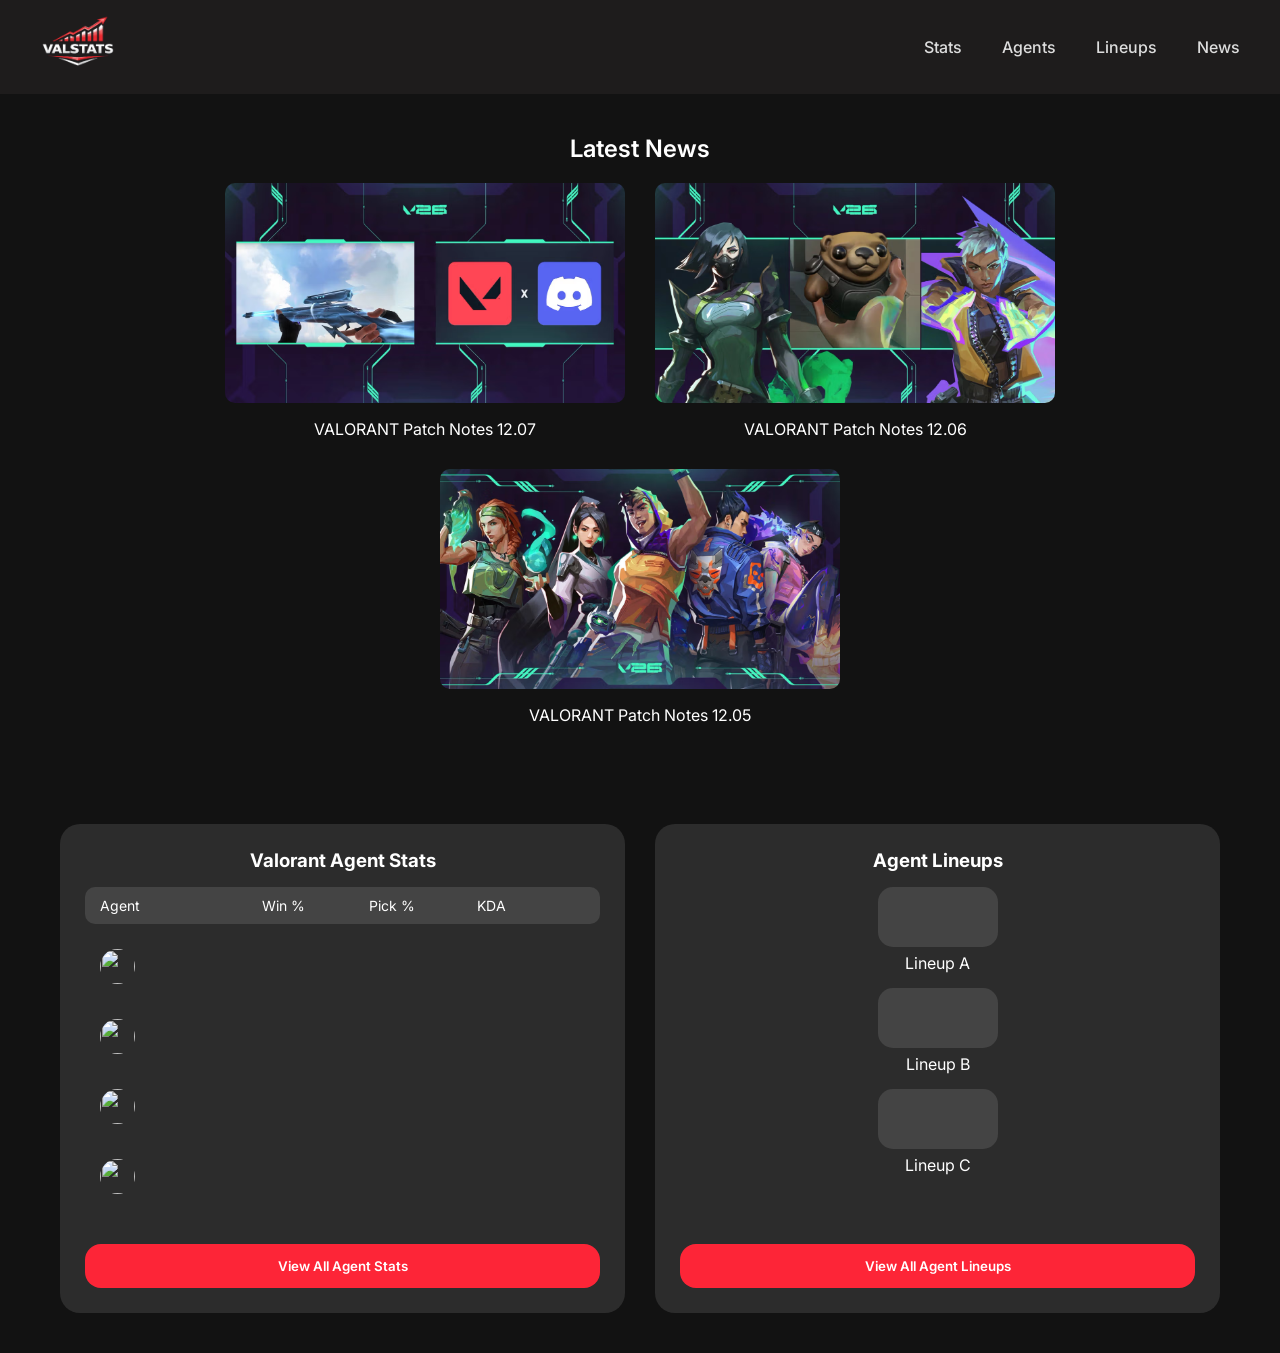
==== index.html @ 5c34e877 "Improved quality of homepage" ====
<!DOCTYPE html>
<html lang="en">
<head>
    <meta charset="UTF-8">
    <meta name="viewport" content="width=device-width, initial-scale=1.0">
    <title>ValStats</title>

    <link rel="stylesheet" href="css/style.css">
    <link href="https://fonts.googleapis.com/css2?family=Inter:wght@300;400;500;600;700&display=swap" rel="stylesheet">
</head>

<body>

<!-- NAVBAR -->
<div class="navbar">
    <div class="logo">
        <img src="images/valstats.png" alt="ValStats Logo">
    </div>

    <ul class="nav-links">
        <li>Stats</li>
        <li>Agents</li>
        <li>Lineups</li>
        <li>News</li>
    </ul>
</div>

<!-- HERO BACKGROUND SECTION -->
<div class="hero">

    <video autoplay muted loop playsinline class="hero-video">
        <source src="files/website_bg_vid.mp4" type="video/mp4">
    </video>

    <div class="hero-overlay"></div>

    <!-- HERO CONTENT (NEWS ONLY INSIDE HERO) -->
    <div class="container">

        <h2>Latest News</h2>

        <div class="news">
            <div class="news-card">
                <img src="images/patch1207.png" alt="">
                <p>VALORANT Patch Notes 12.07</p>
            </div>

            <div class="news-card">
                <img src="images/patch1206.png" alt="">
                <p>VALORANT Patch Notes 12.06</p>
            </div>

            <div class="news-card">
                <img src="images/patch1205.png" alt="">
                <p>VALORANT Patch Notes 12.05</p>
            </div>
        </div>

    </div>

</div> <!-- ✅ THIS WAS MISSING (CRITICAL FIX) -->

<!-- PANELS (NOW OUTSIDE HERO) -->
<div class="container">

    <div class="panels">

        <!-- AGENT STATS -->
        <div class="panel">
            <h3>Valorant Agent Stats</h3>

            <div class="content">

                <div class="table-header">
                    <span>Agent</span>
                    <span>Win %</span>
                    <span>Pick %</span>
                    <span>KDA</span>
                </div>

                <div class="agent-list">
                    <div class="agent"><img src="agent1.png" alt=""></div>
                    <div class="agent"><img src="agent2.png" alt=""></div>
                    <div class="agent"><img src="agent3.png" alt=""></div>
                    <div class="agent"><img src="agent4.png" alt=""></div>
                </div>

            </div>

            <button class="btn">View All Agent Stats</button>
        </div>

        <!-- LINEUPS -->
        <div class="panel">
            <h3>Agent Lineups</h3>

            <div class="content">

                <div class="lineup">
                    <div class="lineup-box"></div>
                    <span>Lineup A</span>
                </div>

                <div class="lineup">
                    <div class="lineup-box"></div>
                    <span>Lineup B</span>
                </div>

                <div class="lineup">
                    <div class="lineup-box"></div>
                    <span>Lineup C</span>
                </div>

            </div>

            <button class="btn">View All Agent Lineups</button>
        </div>

    </div>

</div>

</body>
</html>
---- css/style.css ----
* {
    margin: 0;
    padding: 0;
    box-sizing: border-box;
    font-family: 'Inter', sans-serif;
}

body {
    background-color: #121212;
    color: #fff;
}

/* NAVBAR */
.navbar {
    display: flex;
    align-items: center;
    justify-content: space-between;
    padding: 15px 40px;
    background-color: #1e1c1c;
}

/* HERO SECTION WRAPPER */
.hero {
    position: relative;
    width: 100%;
    height: 650px;
    overflow: hidden;
    margin-bottom: 40px;
}

/* VIDEO ONLY IN TOP AREA */
.hero-video {
    position: absolute;
    top: 50%;
    left: 50%;

    width: 110%;
    height: 110%;

    transform: translate(-50%, -50%) scale(0.9);

    object-fit: cover;

    z-index: 0;

    opacity: 0.22;
    filter: saturate(1.2) contrast(1.05) brightness(0.8);
}

/* FADE INTO BACKGROUND */
.hero-overlay {
    position: absolute;
    inset: 0;

    background: linear-gradient(
        to bottom,
        rgba(18,18,18,0.1) 0%,
        rgba(18,18,18,0.6) 55%,
        #121212 100%
    );

    z-index: 1;
}

/* CONTENT ABOVE VIDEO */
.hero .container {
    position: relative;
    z-index: 2;
}

.logo img {
    height: 60px;
    width: auto;
}

.nav-links {
    display: flex;
    gap: 40px;
    list-style: none;
}

.nav-links li {
    cursor: pointer;
    color: #ddd;
    font-weight: 500;
}

.nav-links li:hover {
    color: #fff;
}

/* CONTAINER */
.container {
    max-width: 1200px;
    margin: auto;
    padding: 40px 20px;
}

h2 {
    text-align: center;
    margin-bottom: 20px;
    font-weight: 600;
}

/* NEWS */
.news {
    display: flex;
    justify-content: center;
    gap: 30px;
    margin-bottom: 40px;
    flex-wrap: wrap;
}

.news-card {
    width: 100%;
    max-width: 400px;
    text-align: center;
}

.news-card img {
    width: 100%;
    height: 220px;
    object-fit: cover;
    border-radius: 10px;
}

.news-card p {
    margin-top: 12px;
}

/* GRID PANELS */
.panels {
    display: grid;
    grid-template-columns: repeat(auto-fit, minmax(320px, 1fr));
    gap: 30px;
}

/* PANEL */
.panel {
    background-color: #2c2c2c;
    padding: 25px;
    border-radius: 20px;
    display: flex;
    flex-direction: column;
    justify-content: space-between;
    min-height: 450px;
    position: relative;
    z-index: 3;
}

.panel h3 {
    text-align: center;
    margin-bottom: 15px;
}

/* CONTENT WRAPPER */
.content {
    flex: 1;
    display: flex;
    flex-direction: column;
    gap: 15px;
    margin-bottom: 20px;
}

/* TABLE */
.table-header,
.agent {
    display: grid;
    grid-template-columns: 1.5fr 1fr 1fr 1fr;
    align-items: center;
    width: 100%;
}

.table-header {
    background-color: #444;
    padding: 10px 15px;
    border-radius: 10px;
    font-size: 14px;
}

/* AGENTS */
.agent-list {
    display: flex;
    flex-direction: column;
    gap: 15px;
}

.agent {
    padding: 10px 15px;
}

.agent img {
    width: 35px;
    height: 35px;
    border-radius: 50%;
}

/* LINEUPS */
.lineup {
    display: flex;
    flex-direction: column;
    align-items: center;
    gap: 6px;
}

.lineup-box {
    width: 120px;
    height: 60px;
    background-color: #444;
    border-radius: 15px;
}

/* BUTTON */
.btn {
    width: 100%;
    padding: 14px;
    border-radius: 16px;

    background-color: #fd2537;
    color: white;
    cursor: pointer;

    border: none;
    margin-top: 20px;

    font-weight: 600;
    transition: all 0.25s ease;
}

.btn:hover {
    box-shadow: 0 0 0 3px rgba(255,255,255,0.25);
    transform: translateY(-2px);
}

/* RESPONSIVE */
@media (max-width: 768px) {
    .news {
        flex-direction: column;
        align-items: center;
    }
}
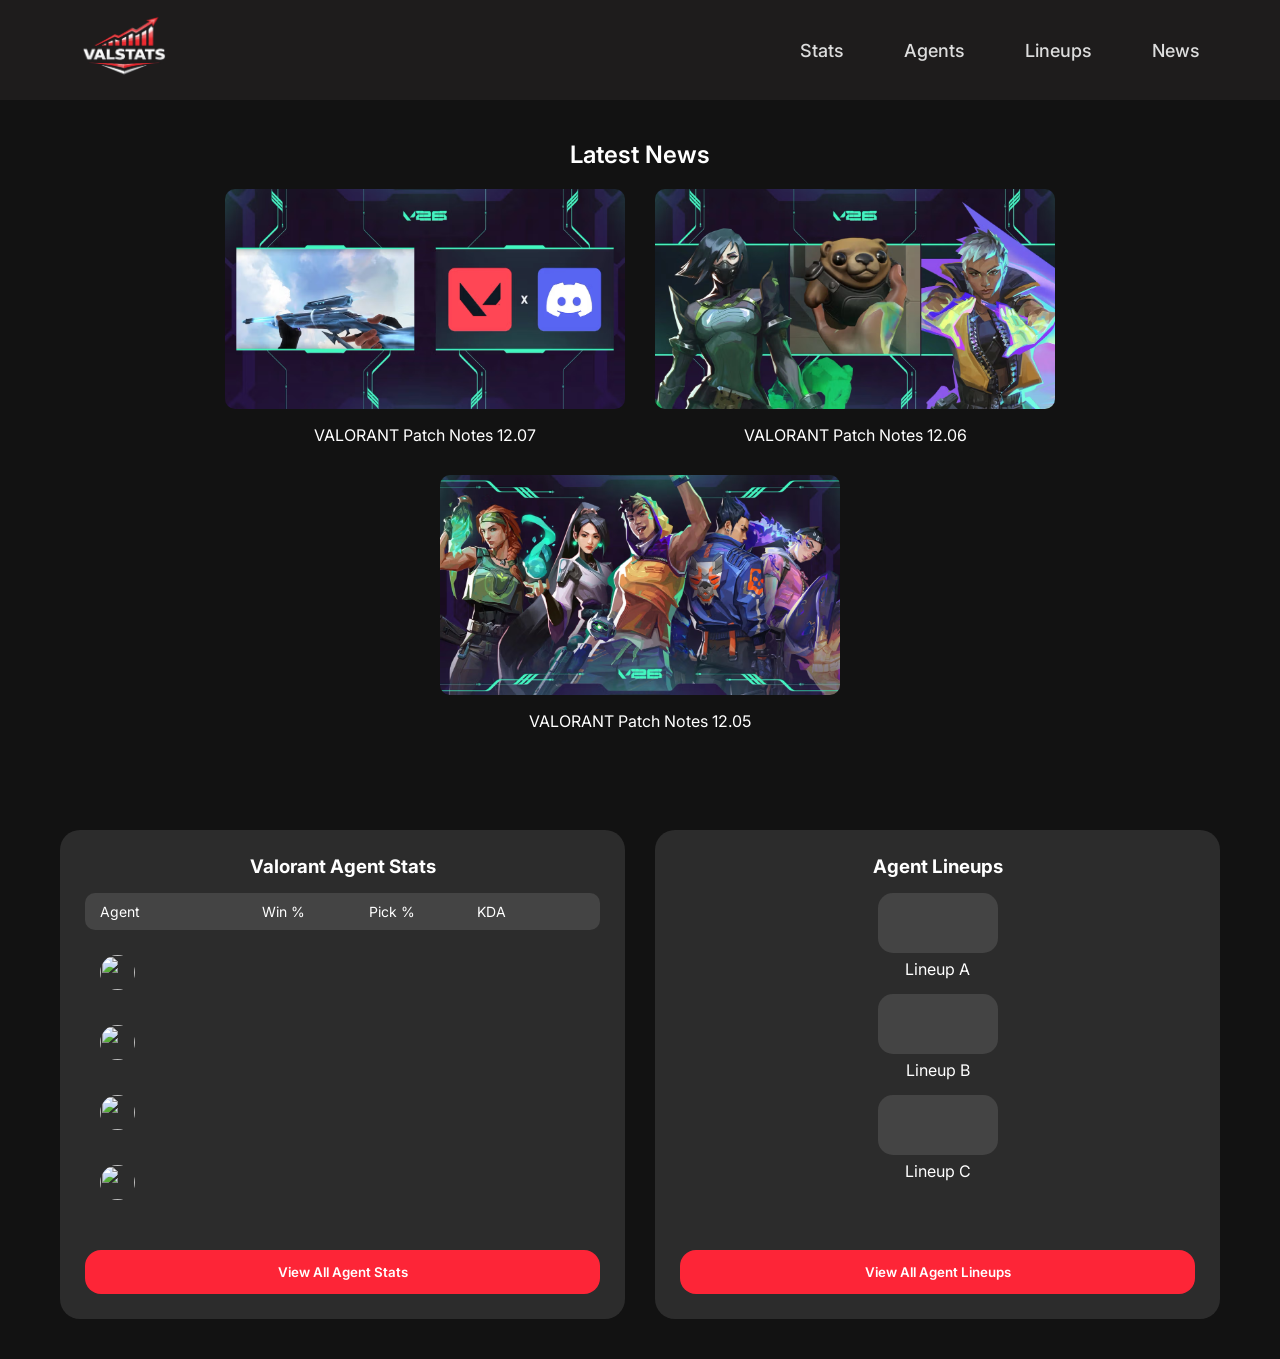
==== commit 5e99c92f: "Updated navigation bar and navigation links positioning." ====
--- a/index.html
+++ b/index.html
@@ -13,16 +13,19 @@
 
 <!-- NAVBAR -->
 <div class="navbar">
-    <div class="logo">
-        <img src="images/valstats.png" alt="ValStats Logo">
+    <div class="inner-navbar">
+
+        <div class="logo">
+            <img src="images/valstats.png" alt="ValStats Logo">
+        </div>
+
+        <ul class="nav-links">
+            <li>Stats</li>
+            <li>Agents</li>
+            <li>Lineups</li>
+            <li>News</li>
+        </ul>
     </div>
-
-    <ul class="nav-links">
-        <li>Stats</li>
-        <li>Agents</li>
-        <li>Lineups</li>
-        <li>News</li>
-    </ul>
 </div>
 
 <!-- HERO BACKGROUND SECTION -->
--- a/css/style.css
+++ b/css/style.css
@@ -1,4 +1,4 @@
-* {
+*{
     margin: 0;
     padding: 0;
     box-sizing: border-box;
@@ -10,15 +10,6 @@
     color: #fff;
 }
 
-/* NAVBAR */
-.navbar {
-    display: flex;
-    align-items: center;
-    justify-content: space-between;
-    padding: 15px 40px;
-    background-color: #1e1c1c;
-}
-
 /* HERO SECTION WRAPPER */
 .hero {
     position: relative;
@@ -31,19 +22,12 @@
 /* VIDEO ONLY IN TOP AREA */
 .hero-video {
     position: absolute;
-    top: 50%;
-    left: 50%;
-
-    width: 110%;
-    height: 110%;
-
-    transform: translate(-50%, -50%) scale(0.9);
-
+    inset: 0;
+    width: 100%;
+    height: 100%;
     object-fit: cover;
-
     z-index: 0;
-
-    opacity: 0.22;
+    opacity: 0.22; /* slightly lower for better blend */
     filter: saturate(1.2) contrast(1.05) brightness(0.8);
 }
 
@@ -51,7 +35,6 @@
 .hero-overlay {
     position: absolute;
     inset: 0;
-
     background: linear-gradient(
         to bottom,
         rgba(18,18,18,0.1) 0%,
@@ -68,25 +51,71 @@
     z-index: 2;
 }
 
+/* NAVBAR */
+.navbar {
+    width: 100%;
+    background-color: #1e1c1c;
+    position: relative;
+    z-index: 1000;
+}
+
+.navbar ul {
+    display: flex;
+}
+
+.inner-navbar {
+    width: 100%;
+    max-width: 1200px;
+    margin: 0 auto;
+
+    display: flex;
+    flex-direction: row;
+    align-items: center;
+    justify-content: space-between;
+
+    padding: 15px 40px;
+    flex-wrap: nowrap;
+}
+
+.logo {
+    display: flex;
+    align-items: center;
+    flex-shrink: 0;
+}
+
 .logo img {
-    height: 60px;
+    align-items: center;
+    height: 70px;
     width: auto;
 }
 
 .nav-links {
     display: flex;
-    gap: 40px;
+    flex-direction: row;
+    gap: 60px;
     list-style: none;
+
+    align-items: center;
+    white-space: nowrap;
+
+    margin: 0;
+    padding: 0;
+    
+    flex: 1;
+    justify-content: flex-end;
+    
 }
 
 .nav-links li {
     cursor: pointer;
     color: #ddd;
     font-weight: 500;
+    transition: color 0.2s ease;
+    font-size: 18px;
 }
 
 .nav-links li:hover {
-    color: #fff;
+    color: #ffffff;
 }
 
 /* CONTAINER */
@@ -144,8 +173,6 @@
     flex-direction: column;
     justify-content: space-between;
     min-height: 450px;
-    position: relative;
-    z-index: 3;
 }
 
 .panel h3 {
@@ -238,4 +265,23 @@
         flex-direction: column;
         align-items: center;
     }
+
+    .inner-navbar {
+        flex-direction: column;
+        justify-content: center;
+        align-items: center;
+        gap: 15px;
+        padding: 20px;
+    }
+
+    .logo {
+        justify-content: center;
+    }
+
+    .nav-links {
+        justify-content: center;
+        flex: unset;
+        gap: 25px; /* slightly tighter spacing on mobile */
+        flex-wrap: wrap;
+    }
 }
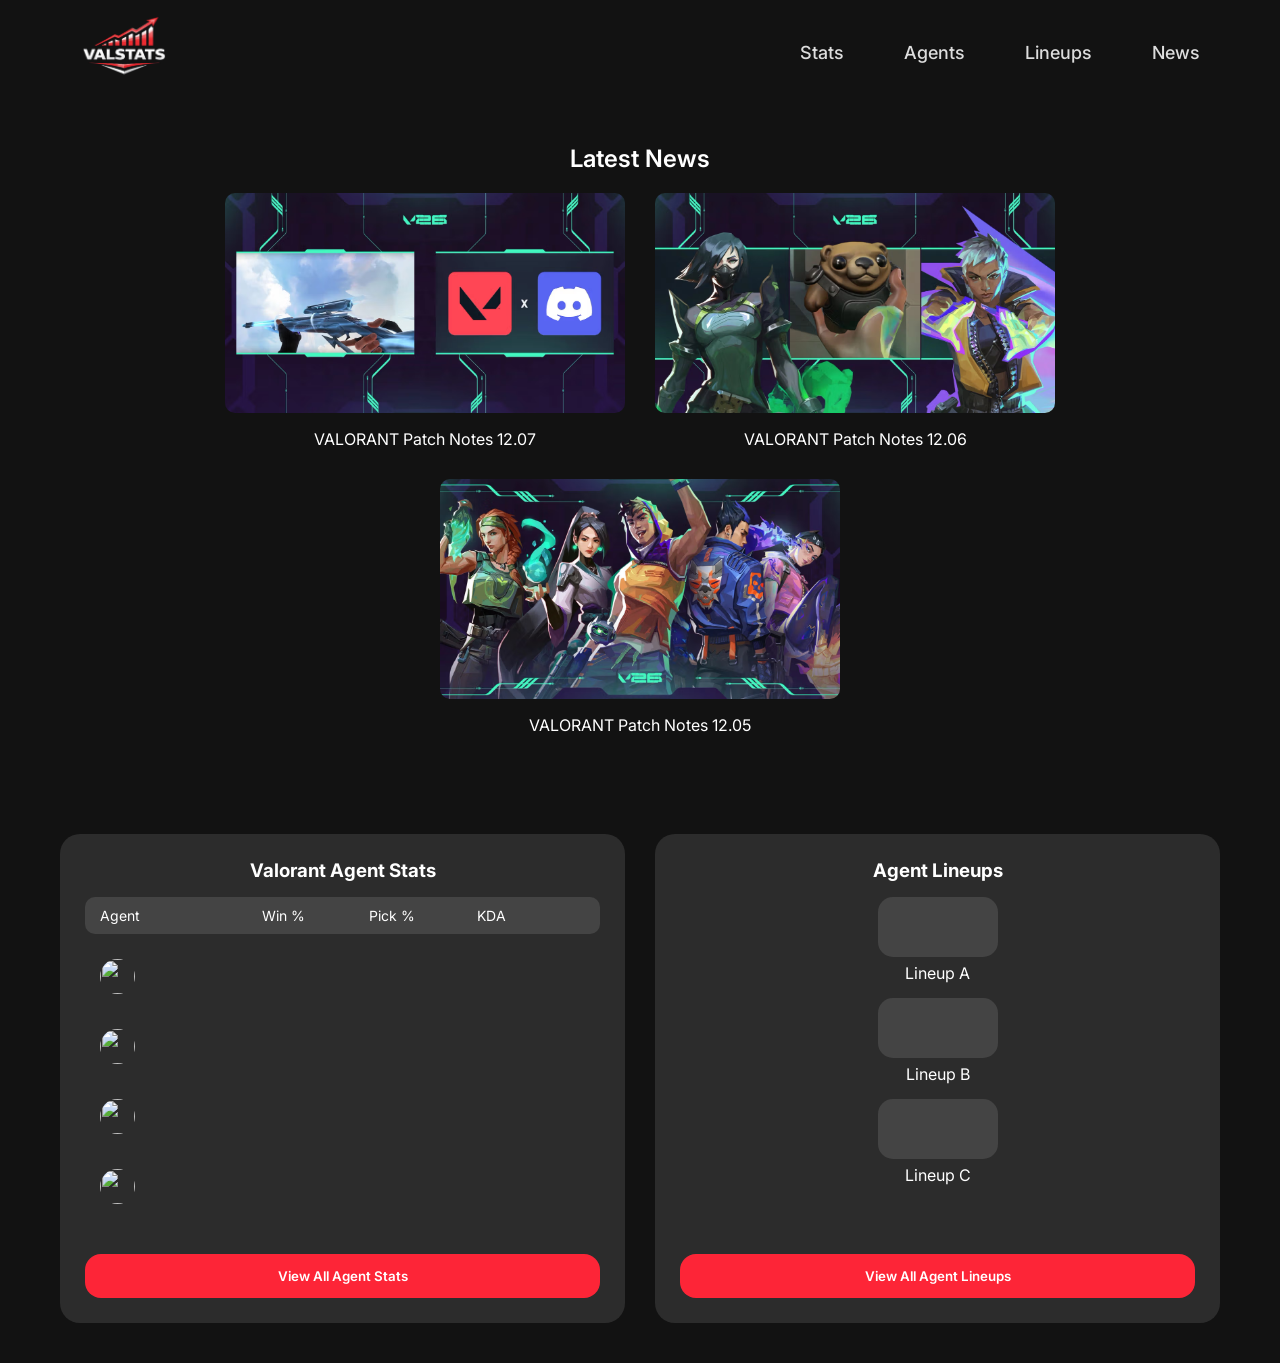
==== commit 9759a8ed: "Adjusted colour of nav bar and added hyperlink on logo to send to home page." ====
--- a/index.html
+++ b/index.html
@@ -16,7 +16,9 @@
     <div class="inner-navbar">
 
         <div class="logo">
-            <img src="images/valstats.png" alt="ValStats Logo">
+            <a href="index.html"> 
+                <img src="images/valstats.png" alt="ValStats Logo">
+            </a>
         </div>
 
         <ul class="nav-links">
@@ -61,7 +63,7 @@
 
     </div>
 
-</div> <!-- ✅ THIS WAS MISSING (CRITICAL FIX) -->
+</div>
 
 <!-- PANELS (NOW OUTSIDE HERO) -->
 <div class="container">
--- a/css/style.css
+++ b/css/style.css
@@ -54,7 +54,7 @@
 /* NAVBAR */
 .navbar {
     width: 100%;
-    background-color: #1e1c1c;
+    background-color: #121212;
     position: relative;
     z-index: 1000;
 }
@@ -281,7 +281,7 @@
     .nav-links {
         justify-content: center;
         flex: unset;
-        gap: 25px; /* slightly tighter spacing on mobile */
+        gap: 25px;
         flex-wrap: wrap;
     }
 }
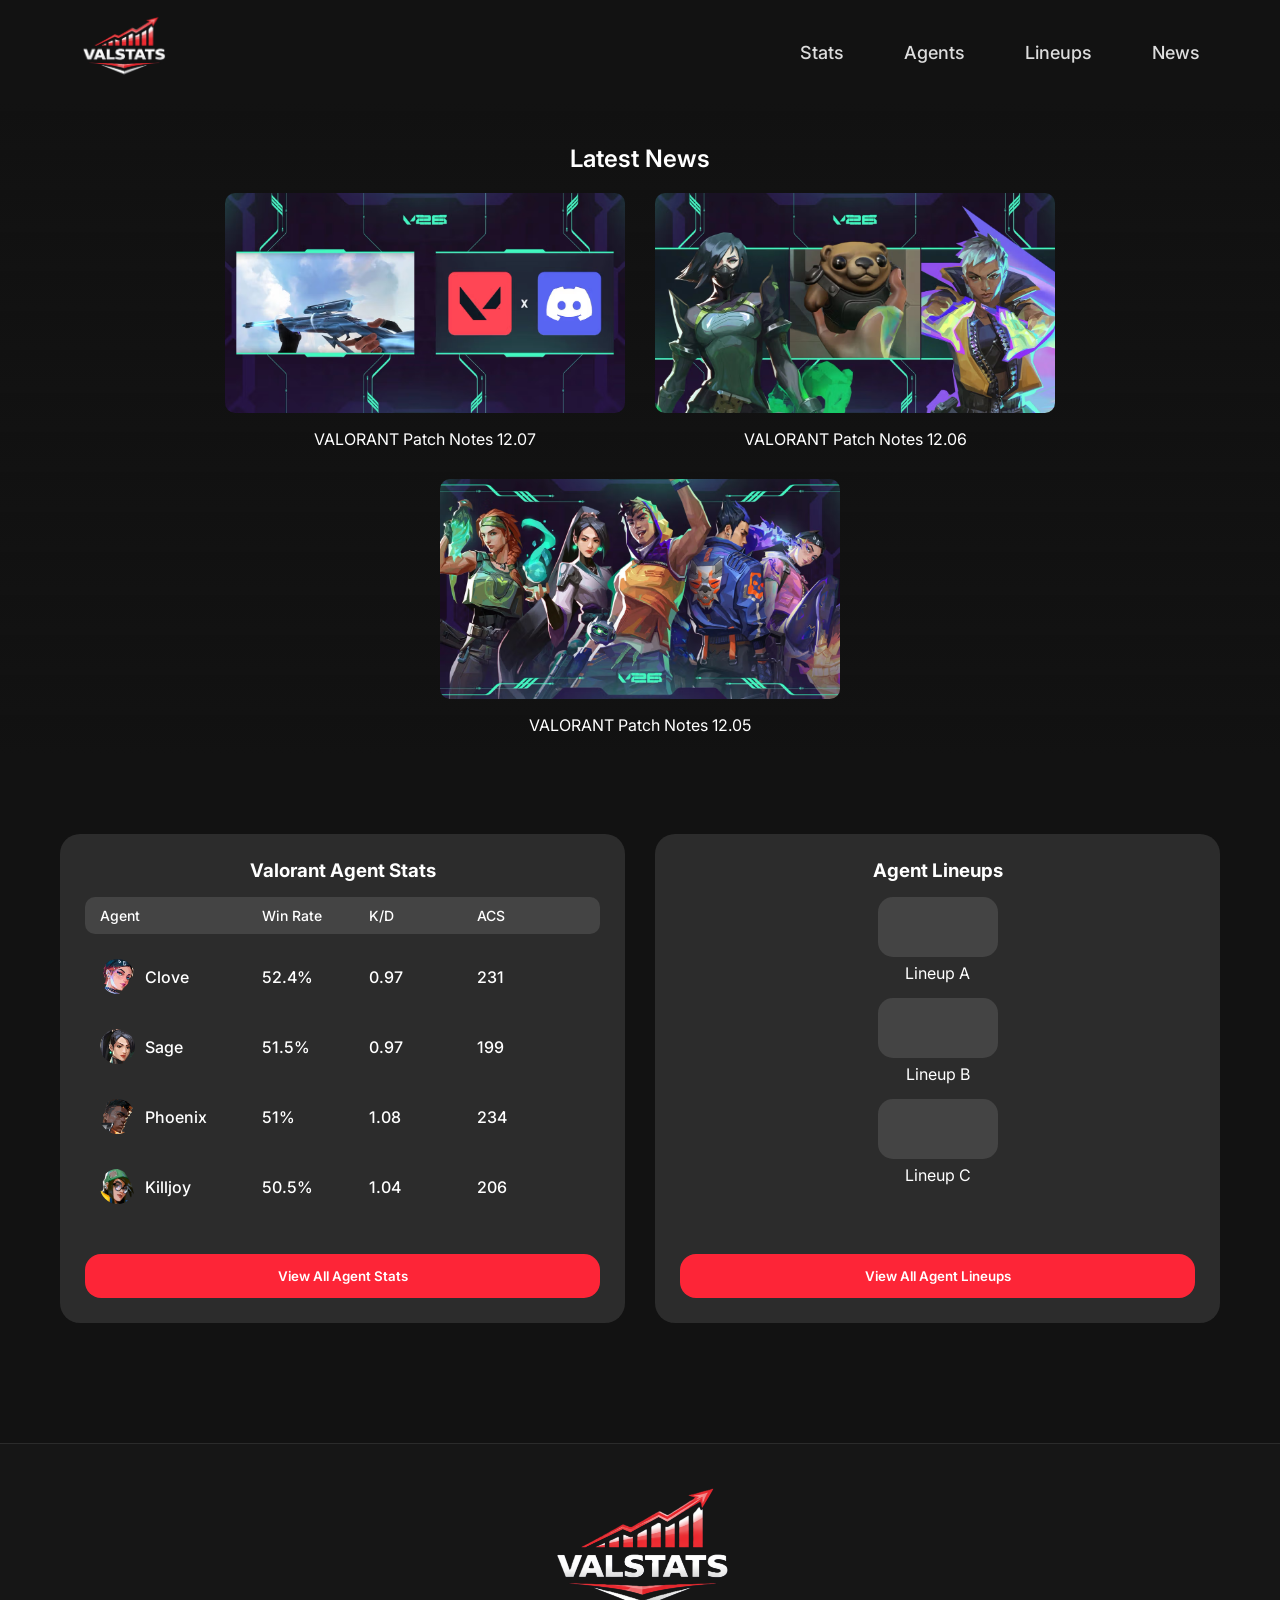
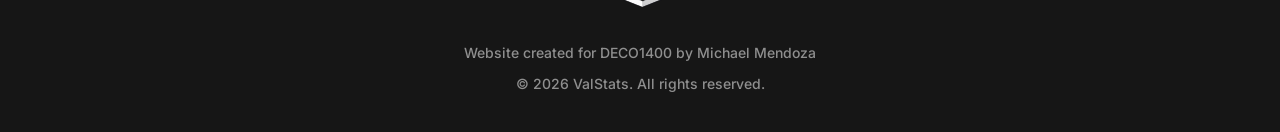
==== commit 110bab1d: "Homepage, agents page, stats page and news page completed." ====
--- a/index.html
+++ b/index.html
@@ -14,116 +14,118 @@
 <!-- NAVBAR -->
 <div class="navbar">
     <div class="inner-navbar">
-
         <div class="logo">
             <a href="index.html"> 
                 <img src="images/valstats.png" alt="ValStats Logo">
             </a>
         </div>
-
         <ul class="nav-links">
-            <li>Stats</li>
-            <li>Agents</li>
-            <li>Lineups</li>
-            <li>News</li>
+            <li><a href="stats.html">Stats</a></li>
+            <li><a href="agents.html">Agents</a></li>
+            <li><a href="lineups.html">Lineups</a></li>
+            <li><a href="news.html">News</a></li>
         </ul>
     </div>
 </div>
 
-<!-- HERO BACKGROUND SECTION -->
-<div class="hero">
 
-    <video autoplay muted loop playsinline class="hero-video">
-        <source src="files/website_bg_vid.mp4" type="video/mp4">
-    </video>
+<div class="page-content">
+    <!-- HERO BACKGROUND SECTION -->
+    <div class="hero">
 
-    <div class="hero-overlay"></div>
+        <video autoplay muted loop playsinline class="hero-video">
+            <source src="files/website_bg_vid.mp4" type="video/mp4">
+        </video>
 
-    <!-- HERO CONTENT (NEWS ONLY INSIDE HERO) -->
-    <div class="container">
+        <div class="hero-overlay"></div>
 
-        <h2>Latest News</h2>
+        <!-- HERO CONTENT (NEWS ONLY INSIDE HERO) -->
+        <div class="container">
+            <h2>Latest News</h2>
+            <div class="news">
 
-        <div class="news">
-            <div class="news-card">
-                <img src="images/patch1207.png" alt="">
-                <p>VALORANT Patch Notes 12.07</p>
-            </div>
-
-            <div class="news-card">
-                <img src="images/patch1206.png" alt="">
-                <p>VALORANT Patch Notes 12.06</p>
-            </div>
-
-            <div class="news-card">
-                <img src="images/patch1205.png" alt="">
-                <p>VALORANT Patch Notes 12.05</p>
-            </div>
-        </div>
-
-    </div>
-
-</div>
-
-<!-- PANELS (NOW OUTSIDE HERO) -->
-<div class="container">
-
-    <div class="panels">
-
-        <!-- AGENT STATS -->
-        <div class="panel">
-            <h3>Valorant Agent Stats</h3>
-
-            <div class="content">
-
-                <div class="table-header">
-                    <span>Agent</span>
-                    <span>Win %</span>
-                    <span>Pick %</span>
-                    <span>KDA</span>
+                <div class="news-card">
+                    <img src="images/patch1207.png" alt="">
+                    <p>VALORANT Patch Notes 12.07</p>
                 </div>
 
-                <div class="agent-list">
-                    <div class="agent"><img src="agent1.png" alt=""></div>
-                    <div class="agent"><img src="agent2.png" alt=""></div>
-                    <div class="agent"><img src="agent3.png" alt=""></div>
-                    <div class="agent"><img src="agent4.png" alt=""></div>
+                <div class="news-card">
+                    <img src="images/patch1206.png" alt="">
+                    <p>VALORANT Patch Notes 12.06</p>
+                </div>
+
+                <div class="news-card">
+                    <img src="images/patch1205.png" alt="">
+                    <p>VALORANT Patch Notes 12.05</p>
                 </div>
 
             </div>
+        </div>
+    </div>
 
-            <button class="btn">View All Agent Stats</button>
-        </div>
+    <!-- PANELS (NOW OUTSIDE HERO) -->
+    <div class="container">
+        <div class="panels">
+            <!-- AGENT STATS -->
+            <div class="panel">
+                <h3>Valorant Agent Stats</h3>
+                <div class="content">
 
-        <!-- LINEUPS -->
-        <div class="panel">
-            <h3>Agent Lineups</h3>
+                    <div class="table-header">
+                        <span>Agent</span>
+                        <span>Win Rate</span>
+                        <span>K/D</span>
+                        <span>ACS</span>
+                    </div>
 
-            <div class="content">
-
-                <div class="lineup">
-                    <div class="lineup-box"></div>
-                    <span>Lineup A</span>
+                    <div class="agent-list" id="homeAgentList"></div>
                 </div>
 
-                <div class="lineup">
-                    <div class="lineup-box"></div>
-                    <span>Lineup B</span>
-                </div>
-
-                <div class="lineup">
-                    <div class="lineup-box"></div>
-                    <span>Lineup C</span>
-                </div>
-
+                <a href="stats.html">
+                    <button class="btn">View All Agent Stats</button>
+                </a>      
             </div>
 
-            <button class="btn">View All Agent Lineups</button>
+            <!-- LINEUPS -->
+            <div class="panel">
+                <h3>Agent Lineups</h3>
+                <div class="content">
+
+                    <div class="lineup">
+                        <div class="lineup-box"></div>
+                        <span>Lineup A</span>
+                    </div>
+
+                    <div class="lineup">
+                        <div class="lineup-box"></div>
+                        <span>Lineup B</span>
+                    </div>
+
+                    <div class="lineup">
+                        <div class="lineup-box"></div>
+                        <span>Lineup C</span>
+                    </div>
+                </div>
+                <button class="btn">View All Agent Lineups</button>
+            </div>
         </div>
+    </div>
+</div>
 
+<footer class="footer">
+    <div class="footer-content">
+        <img
+            src="images/valstats.png"
+            alt="ValStats Logo"
+            class="footer-logo"
+        >
+        <p>Website created for DECO1400 by Michael Mendoza</p>
+        <p>© 2026 ValStats. All rights reserved.</p>
     </div>
+</footer>
 
-</div>
+<script src="js/data.js"></script>
+<script src="js/home.js"></script>
 
 </body>
 </html>
--- a/css/style.css
+++ b/css/style.css
@@ -45,6 +45,23 @@
     z-index: 1;
 }
 
+.page-content {
+    opacity: 0;
+    animation: pageFade 0.35s ease forwards;
+}
+
+@keyframes pageFade {
+    from {
+        opacity: 0;
+        transform: translateY(4px);
+    }
+
+    to {
+        opacity: 1;
+        transform: translateY(0);
+    }
+}
+
 /* CONTENT ABOVE VIDEO */
 .hero .container {
     position: relative;
@@ -100,22 +117,44 @@
 
     margin: 0;
     padding: 0;
-    
+
     flex: 1;
     justify-content: flex-end;
-    
 }
 
 .nav-links li {
+    list-style: none;
+}
+
+.nav-links a {
     cursor: pointer;
+
     color: #ddd;
     font-weight: 500;
-    transition: color 0.2s ease;
     font-size: 18px;
-}
-
-.nav-links li:hover {
+
+    text-decoration: none;
+
+    transition:
+        color 0.2s ease,
+
+    display: inline-block;
+}
+
+/* REMOVE PURPLE VISITED LINKS */
+.nav-links a:visited {
+    color: #ddd;
+}
+
+/* HOVER EFFECT */
+.nav-links a:hover {
     color: #ffffff;
+    transform: translateY(-2px);
+}
+
+/* OPTIONAL ACTIVE CLICK EFFECT */
+.nav-links a:active {
+    transform: translateY(0);
 }
 
 /* CONTAINER */
@@ -195,7 +234,8 @@
     display: grid;
     grid-template-columns: 1.5fr 1fr 1fr 1fr;
     align-items: center;
-    width: 100%;
+    padding: 10px 15px;
+    font-weight: 500;
 }
 
 .table-header {
@@ -251,12 +291,43 @@
     margin-top: 20px;
 
     font-weight: 600;
-    transition: all 0.25s ease;
+    transition: all 0.15s ease;
 }
 
 .btn:hover {
     box-shadow: 0 0 0 3px rgba(255,255,255,0.25);
     transform: translateY(-2px);
+}
+
+.footer {
+    margin-top: 80px;
+    border-top: 1px solid #2b2b2b;
+    background-color: #161616;
+}
+
+.footer-content {
+    width: 1100px;
+    margin: 0 auto;
+
+    padding: 40px 20px;
+
+    display: flex;
+    flex-direction: column;
+    align-items: center;
+    justify-content: center;
+
+    gap: 14px;
+}
+
+.footer-logo {
+    width: 180px;
+    height: auto;
+}
+
+.footer p {
+    color: #8f8f8f;
+    font-size: 14px;
+    font-weight: 500;
 }
 
 /* RESPONSIVE */
@@ -284,4 +355,13 @@
         gap: 25px;
         flex-wrap: wrap;
     }
+
+    .footer-content {
+        width: 95%;
+        text-align: center;
+    }
+
+    .footer-logo {
+        width: 150px;
+    }
 }
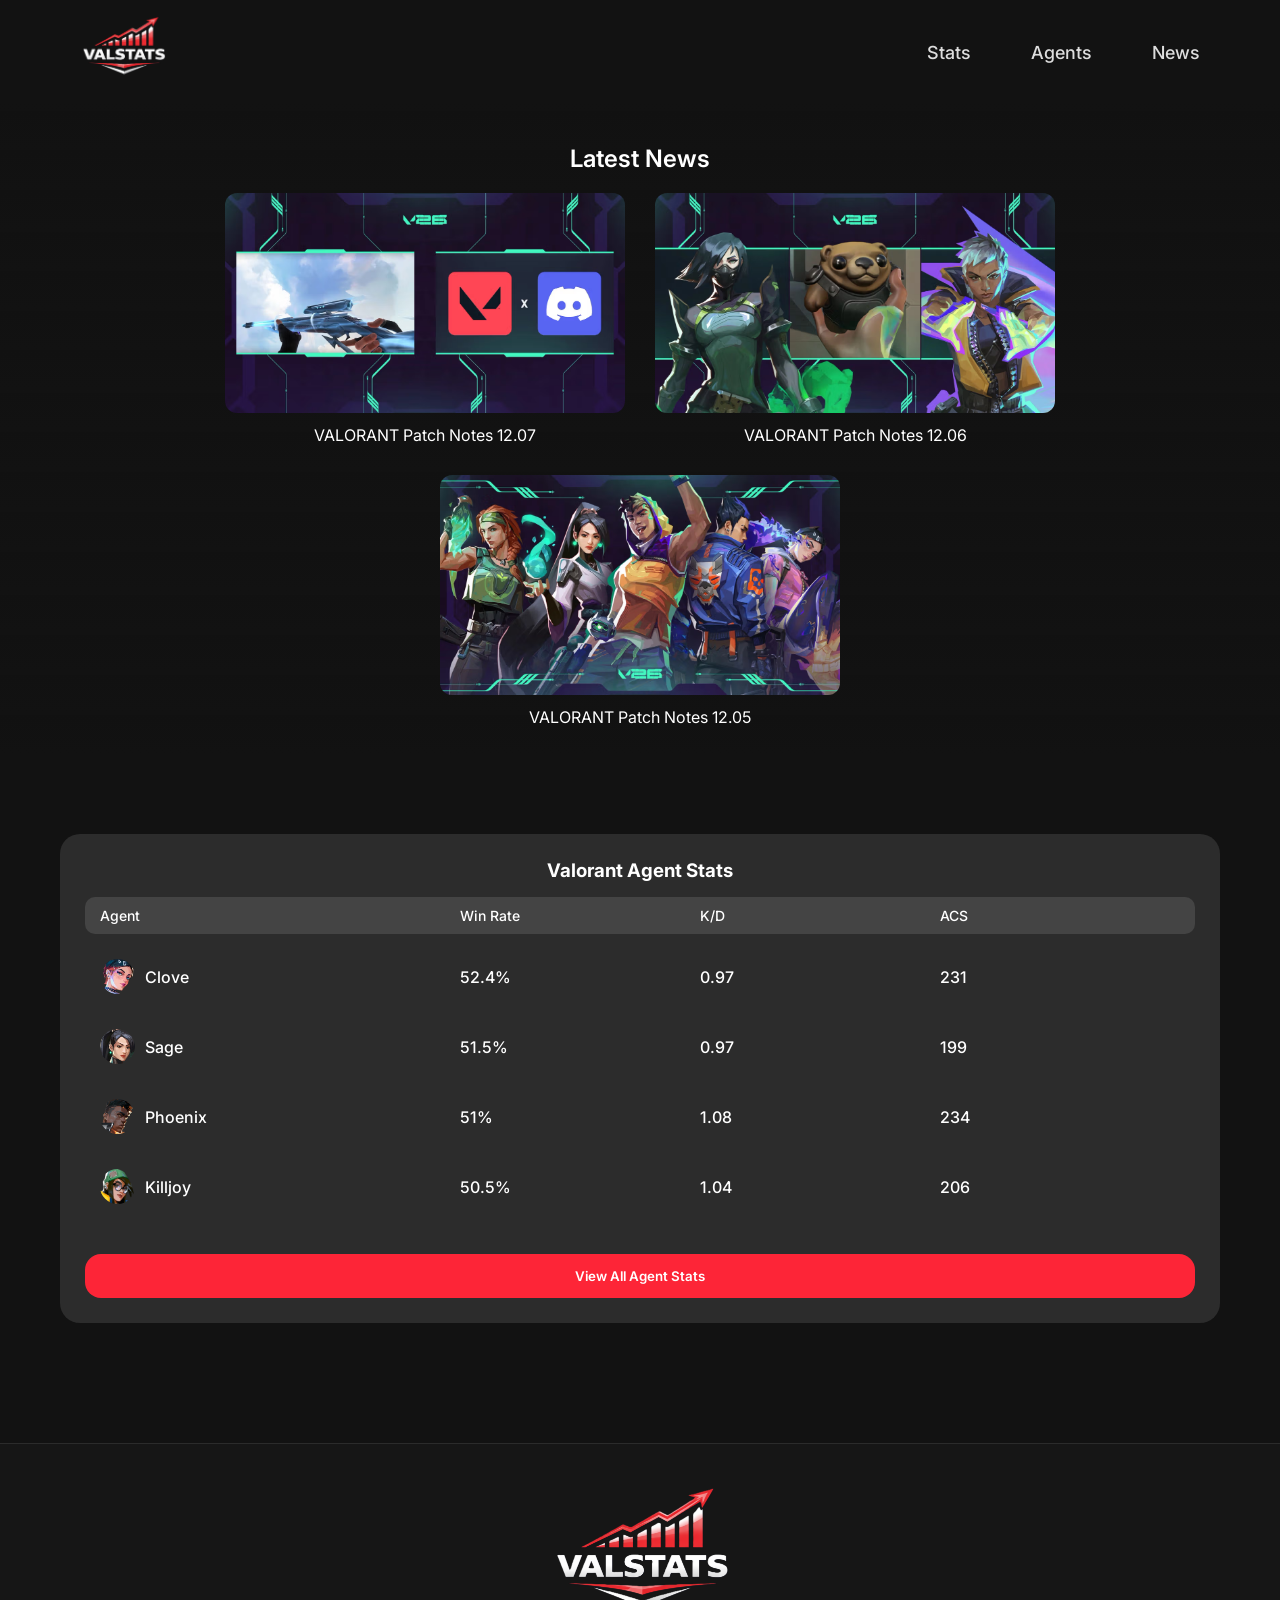
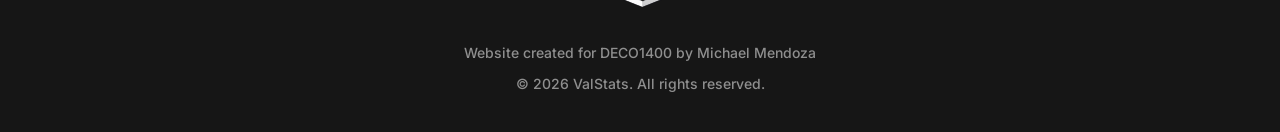
==== commit 4938dfe5: "Implementation of agent profiles and fixes to mobile/tablet responsiveness." ====
--- a/index.html
+++ b/index.html
@@ -22,7 +22,6 @@
         <ul class="nav-links">
             <li><a href="stats.html">Stats</a></li>
             <li><a href="agents.html">Agents</a></li>
-            <li><a href="lineups.html">Lineups</a></li>
             <li><a href="news.html">News</a></li>
         </ul>
     </div>
@@ -44,20 +43,21 @@
             <h2>Latest News</h2>
             <div class="news">
 
-                <div class="news-card">
-                    <img src="images/patch1207.png" alt="">
+                <a class="news-card" href="https://playvalorant.com/en-us/news/game-updates/valorant-patch-notes-12-07/" target="_blank">
+                    <img src="images/patch1207.png" alt="VALORANT Patch Notes 12.07">
                     <p>VALORANT Patch Notes 12.07</p>
-                </div>
+                </a>
 
-                <div class="news-card">
-                    <img src="images/patch1206.png" alt="">
+
+                <a class="news-card" href="https://playvalorant.com/en-us/news/game-updates/valorant-patch-notes-12-06/" target="_blank">
+                    <img src="images/patch1206.png" alt="VALORANT Patch Notes 12.06">
                     <p>VALORANT Patch Notes 12.06</p>
-                </div>
+                </a>
 
-                <div class="news-card">
-                    <img src="images/patch1205.png" alt="">
+                <a class="news-card" href="https://playvalorant.com/en-us/news/game-updates/valorant-patch-notes-12-05/" target="_blank">
+                    <img src="images/patch1205.png" alt="VALORANT Patch Notes 12.05">
                     <p>VALORANT Patch Notes 12.05</p>
-                </div>
+                </a>
 
             </div>
         </div>
@@ -85,29 +85,6 @@
                     <button class="btn">View All Agent Stats</button>
                 </a>      
             </div>
-
-            <!-- LINEUPS -->
-            <div class="panel">
-                <h3>Agent Lineups</h3>
-                <div class="content">
-
-                    <div class="lineup">
-                        <div class="lineup-box"></div>
-                        <span>Lineup A</span>
-                    </div>
-
-                    <div class="lineup">
-                        <div class="lineup-box"></div>
-                        <span>Lineup B</span>
-                    </div>
-
-                    <div class="lineup">
-                        <div class="lineup-box"></div>
-                        <span>Lineup C</span>
-                    </div>
-                </div>
-                <button class="btn">View All Agent Lineups</button>
-            </div>
         </div>
     </div>
 </div>
--- a/css/style.css
+++ b/css/style.css
@@ -128,16 +128,12 @@
 
 .nav-links a {
     cursor: pointer;
-
     color: #ddd;
     font-weight: 500;
     font-size: 18px;
-
     text-decoration: none;
-
     transition:
         color 0.2s ease,
-
     display: inline-block;
 }
 
@@ -183,13 +179,25 @@
     width: 100%;
     max-width: 400px;
     text-align: center;
+    display: block;
+    text-decoration: none;
+    color: inherit;
+    border-radius: 12px;
 }
 
 .news-card img {
     width: 100%;
     height: 220px;
     object-fit: cover;
-    border-radius: 10px;
+    display: block;
+    border-radius: 12px;
+    transition: 0.25s ease;
+}
+
+.news-card:hover img {
+    box-shadow: 0 0 0 3px rgba(255, 0, 0, 0.85),
+                0 0 18px rgba(255, 0, 0, 0.35);
+    transform: scale(1.02);
 }
 
 .news-card p {
@@ -364,4 +372,102 @@
     .footer-logo {
         width: 150px;
     }
+}
+
+/* TABLET */
+@media (max-width: 1024px) {
+
+    .inner-navbar {
+        padding: 15px 20px;
+    }
+
+    .nav-links {
+        gap: 25px;
+        justify-content: flex-end;
+    }
+
+    .hero {
+        height: 500px;
+    }
+
+    .container {
+        padding: 30px 15px;
+    }
+
+    .panels {
+        grid-template-columns: 1fr;
+    }
+}
+
+/* MOBILE */
+@media (max-width: 768px) {
+
+    /* NAV */
+    .inner-navbar {
+        flex-direction: column;
+        gap: 10px;
+        align-items: center;
+    }
+
+    .nav-links {
+        flex-wrap: wrap;
+        justify-content: center;
+        gap: 15px;
+    }
+
+    .logo img {
+        height: 55px;
+    }
+
+    /* HERO */
+    .hero {
+        height: 380px;
+    }
+
+    h2 {
+        font-size: 20px;
+    }
+
+    /* NEWS */
+    .news {
+        flex-direction: column;
+        align-items: center;
+    }
+
+    .news-card {
+        max-width: 90%;
+    }
+
+    /* PANELS */
+    .panel {
+        min-height: auto;
+    }
+
+    /* TABLE SCROLL FIX */
+    .table-header,
+    .agent {
+        grid-template-columns: 1fr 1fr 1fr 1fr;
+        font-size: 13px;
+    }
+}
+
+/* SMALL MOBILE */
+@media (max-width: 480px) {
+
+    .hero {
+        height: 320px;
+    }
+
+    .nav-links {
+        gap: 10px;
+        font-size: 14px;
+    }
+
+    .inner-navbar {
+        padding: 10px;
+    }
+
+    .container {
+        padding: 20px 10px;
+    }
 }
